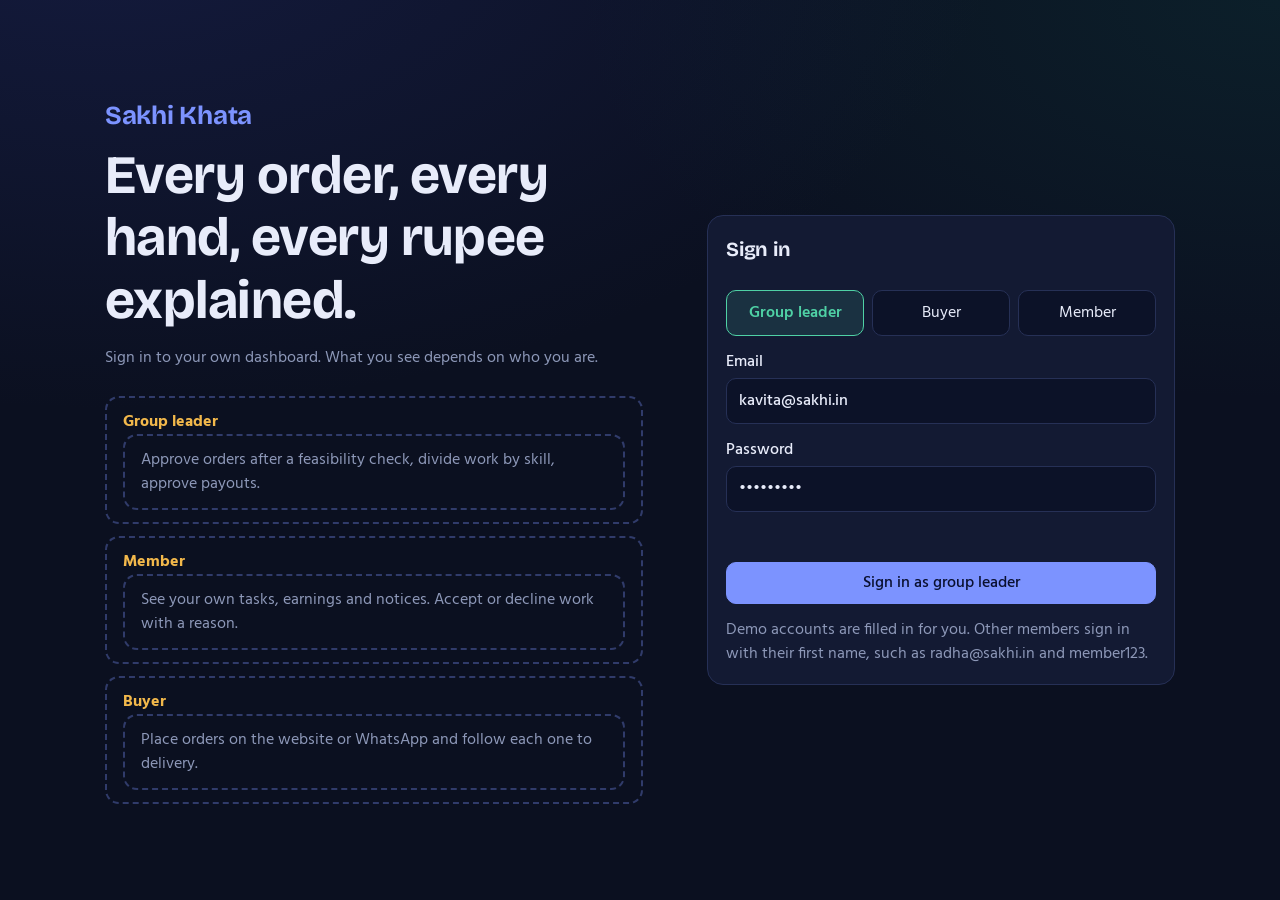
==== archive/old-prototype/index.html @ 4423c2ae "Update Sakhi Khata project" ====
<!doctype html>
<html lang="en">
<head>
  <meta charset="utf-8">
  <meta name="viewport" content="width=device-width,initial-scale=1,viewport-fit=cover">
  <title>Sakhi Khata</title>
  <link href="https://fonts.googleapis.com/css2?family=Bricolage+Grotesque:wght@500;700&family=Hind:wght@400;500;600&display=swap" rel="stylesheet">
  <link rel="stylesheet" href="css/style.css">
</head>
<body>
  <div id="root"></div>
  <div id="toast" role="status"></div>

  <script src="js/config.js"></script>
  <script src="js/data.js"></script>
  <script src="js/logic.js"></script>
  <script src="js/components.js"></script>
  <script src="js/app.js"></script>
</body>
</html>
---- archive/old-prototype/css/style.css ----
:root{color-scheme:dark;--bg:#0B1020;--sf:#131A33;--s2:#1A2345;--ink:#E8ECFA;--mu:#8D98B8;--ln:#263056;--ind:#7C93FF;--tur:#F2B84B;--sg:#4FD1A5;--ro:#FF7A93;--r:16px}
*{box-sizing:border-box;margin:0}
html,body{min-height:100%;background:var(--bg);color:var(--ink);font:16px/1.5 Hind,system-ui,sans-serif}
body{background:radial-gradient(900px 500px at 8% -10%,#26307a55,transparent),radial-gradient(700px 400px at 100% 0,#0f5c5233,transparent),var(--bg);background-attachment:fixed;padding-top:env(safe-area-inset-top,0px);padding-bottom:env(safe-area-inset-bottom,0px)}
h1,h2,h3,.num,.brand{font-family:'Bricolage Grotesque',Hind,sans-serif;font-weight:700;letter-spacing:-.01em}
button,select,input,textarea{font:inherit;color:inherit}
:focus-visible{outline:3px solid var(--ind);outline-offset:2px}
.top{display:flex;flex-wrap:wrap;gap:10px 22px;align-items:center;padding:12px clamp(16px,4vw,40px);background:#0f1530dd;backdrop-filter:blur(10px);border-bottom:2px dashed var(--ln);position:sticky;top:env(safe-area-inset-top,0px);z-index:5}
.brand{font-size:22px;color:var(--ind)}.brand small{display:block;font:400 13px Hind;color:var(--mu)}
.tabs{display:flex;gap:4px;overflow-x:auto;margin-right:auto}
.tabs button{border:0;background:none;padding:8px 14px;border-radius:10px;cursor:pointer;color:var(--mu);font-weight:500;white-space:nowrap}
.tabs button[aria-current=page]{background:var(--s2);color:var(--ink);box-shadow:inset 0 -2px var(--tur)}
.me{display:flex;gap:10px;align-items:center}
.av{width:34px;height:34px;border-radius:50%;display:grid;place-items:center;background:linear-gradient(135deg,var(--ind),var(--sg));color:#08101f;font-weight:700}
main{max-width:1180px;margin:0 auto;padding:26px clamp(16px,4vw,40px) 90px;display:grid;gap:26px}
h1{font-size:clamp(26px,4vw,38px);line-height:1.15}h2{font-size:20px;margin-bottom:12px}h3{font-size:17px}
.sub{color:var(--mu)}
.grid{display:grid;gap:16px;grid-template-columns:repeat(auto-fit,minmax(230px,1fr))}
.wide{grid-template-columns:repeat(auto-fit,minmax(330px,1fr))}
.card{background:var(--sf);border:1px solid var(--ln);border-radius:var(--r);padding:18px}
.stat .num{font-size:32px;line-height:1.15;margin-top:4px}
.hero{background:linear-gradient(135deg,#3446c9,#5b3fd0 55%,#1f8f7a);border:0}
.hero .sub{color:#d9defa}
.stitch{border:2px dashed #f2b84b88;background:var(--sf);border-radius:var(--r);padding:20px}
.row{display:flex;flex-wrap:wrap;gap:10px;align-items:center;justify-content:space-between}
.pill{font-size:13px;padding:2px 10px;border-radius:99px;background:#7c93ff26;color:var(--ind);white-space:nowrap}
.ok{background:#4fd1a526;color:var(--sg)}.warn{background:#f2b84b26;color:var(--tur)}.bad{background:#ff7a9326;color:var(--ro)}
.btn{border:1.5px solid var(--ln);background:var(--s2);padding:8px 16px;border-radius:10px;cursor:pointer;font-weight:500}
.btn:hover{border-color:var(--ind)}.btn:disabled{opacity:.45;cursor:default}
.btn.p{background:var(--ind);border-color:var(--ind);color:#0a1030}
.btn.g{background:var(--sg);border-color:var(--sg);color:#052018}
.btn.r{color:var(--ro);border-color:#ff7a9366;background:none}
.btn.sm{padding:4px 12px;font-size:14px}
.chips{display:flex;flex-wrap:wrap;gap:8px}
.chk{display:grid;gap:10px;margin:16px 0}
.chk>div{display:grid;grid-template-columns:90px 1fr auto;gap:12px;align-items:center}
.bar{height:10px;background:#ffffff14;border-radius:9px;overflow:hidden;min-width:60px}
.bar i{display:block;height:100%;background:linear-gradient(90deg,var(--sg),#7be0c0);border-radius:9px;transition:width .4s}
.bar i.w{background:var(--tur)}.bar i.b{background:var(--ro)}
table{width:100%;border-collapse:collapse}
th{font-weight:600;text-align:left;color:var(--mu);font-size:14px}
th,td{padding:10px 8px;border-bottom:1px solid var(--ln);vertical-align:middle}
.scroll{overflow-x:auto}
.msg{background:#4fd1a51c;border-radius:14px 14px 14px 4px;padding:10px 14px;margin-bottom:8px;font-size:15px}
.msg.out{background:#7c93ff1f;border-radius:14px 14px 4px 14px}
.msg small{display:block;color:var(--mu)}
label{display:grid;gap:4px;font-weight:500}
input,select,textarea{padding:10px 12px;border:1.5px solid var(--ln);border-radius:10px;background:#0c1228}
form{display:grid;gap:14px}
.seg{display:flex;gap:8px}
.seg button{flex:1;padding:10px;border:1.5px solid var(--ln);border-radius:10px;background:#0c1228;cursor:pointer}
.seg button[aria-pressed=true]{border-color:var(--sg);background:#4fd1a51f;color:var(--sg);font-weight:600}
.steps{display:flex;gap:6px;margin-top:10px}.steps i{flex:1;height:6px;border-radius:6px;background:var(--ln)}.steps i.on{background:var(--sg)}
.ring{width:84px;height:84px;position:relative;flex:none}.ring b{position:absolute;inset:0;display:grid;place-items:center;font:700 18px 'Bricolage Grotesque'}
.star{border:0;background:none;font-size:22px;cursor:pointer;color:var(--ln)}.star.on{color:var(--tur)}
.login{min-height:100vh;display:grid;grid-template-columns:1.15fr 1fr;gap:clamp(24px,5vw,70px);align-items:center;max-width:1150px;margin:0 auto;padding:30px clamp(16px,4vw,40px)}
.login h1{font-size:clamp(32px,5vw,54px);margin:10px 0 14px}
.rc{display:grid;gap:12px;margin-top:26px}
.rc div{border:2px dashed #7c93ff55;border-radius:14px;padding:12px 16px}.rc b{color:var(--tur)}
.err{color:var(--ro);min-height:22px}
#toast{position:fixed;left:50%;bottom:calc(20px + env(safe-area-inset-bottom,0px));transform:translateX(-50%);background:var(--ink);color:#0b1020;padding:12px 20px;border-radius:12px;max-width:90vw;opacity:0;transition:opacity .25s;pointer-events:none;z-index:9}
#toast.on{opacity:1}
@media(max-width:820px){.login{grid-template-columns:1fr}}
@media(max-width:560px){.chk>div{grid-template-columns:1fr auto}.chk .bar{grid-column:1/3;order:3}}
@media(prefers-reduced-motion:reduce){*{transition:none!important}}
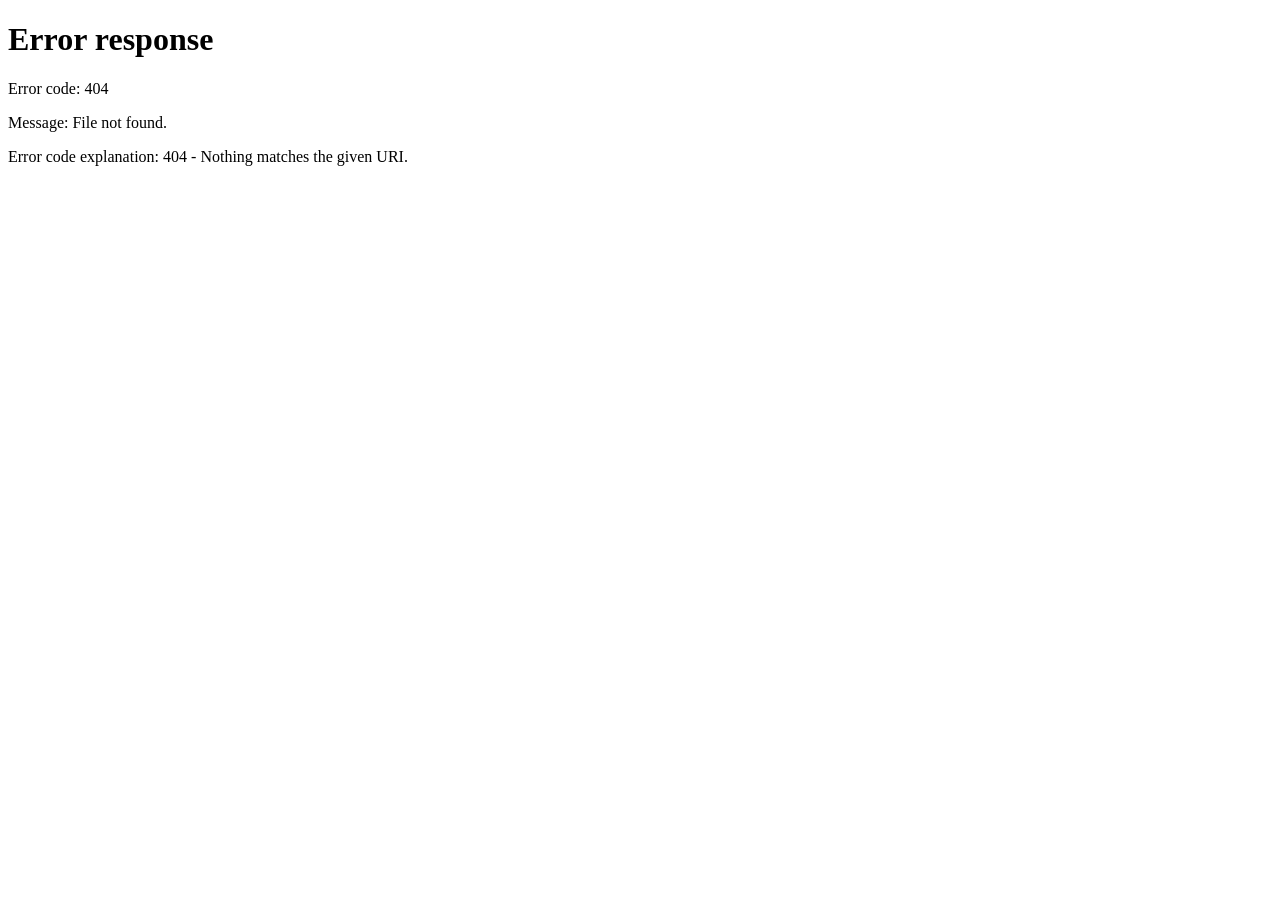
==== commit f7ee1859: "Refresh Sakhi Khata public landing experience Co-authored-by: Copilot <223556219+Copilot@users.norep" ====
--- a/archive/old-prototype/index.html
+++ b/archive/old-prototype/index.html
@@ -2,19 +2,15 @@
 <html lang="en">
 <head>
   <meta charset="utf-8">
-  <meta name="viewport" content="width=device-width,initial-scale=1,viewport-fit=cover">
-  <title>Sakhi Khata</title>
-  <link href="https://fonts.googleapis.com/css2?family=Bricolage+Grotesque:wght@500;700&family=Hind:wght@400;500;600&display=swap" rel="stylesheet">
-  <link rel="stylesheet" href="css/style.css">
+  <meta name="viewport" content="width=device-width,initial-scale=1">
+  <meta http-equiv="refresh" content="0;url=/app/login.html?v=phase3">
+  <title>Sakhi Khata - Sign in</title>
 </head>
 <body>
-  <div id="root"></div>
-  <div id="toast" role="status"></div>
-
-  <script src="js/config.js"></script>
-  <script src="js/data.js"></script>
-  <script src="js/logic.js"></script>
-  <script src="js/components.js"></script>
-  <script src="js/app.js"></script>
+  <main>
+    <h1>Sakhi Khata</h1>
+    <p>Opening the secure dashboard sign-in…</p>
+    <p><a href="/app/login.html?v=phase3">Continue to sign in</a></p>
+  </main>
 </body>
 </html>
